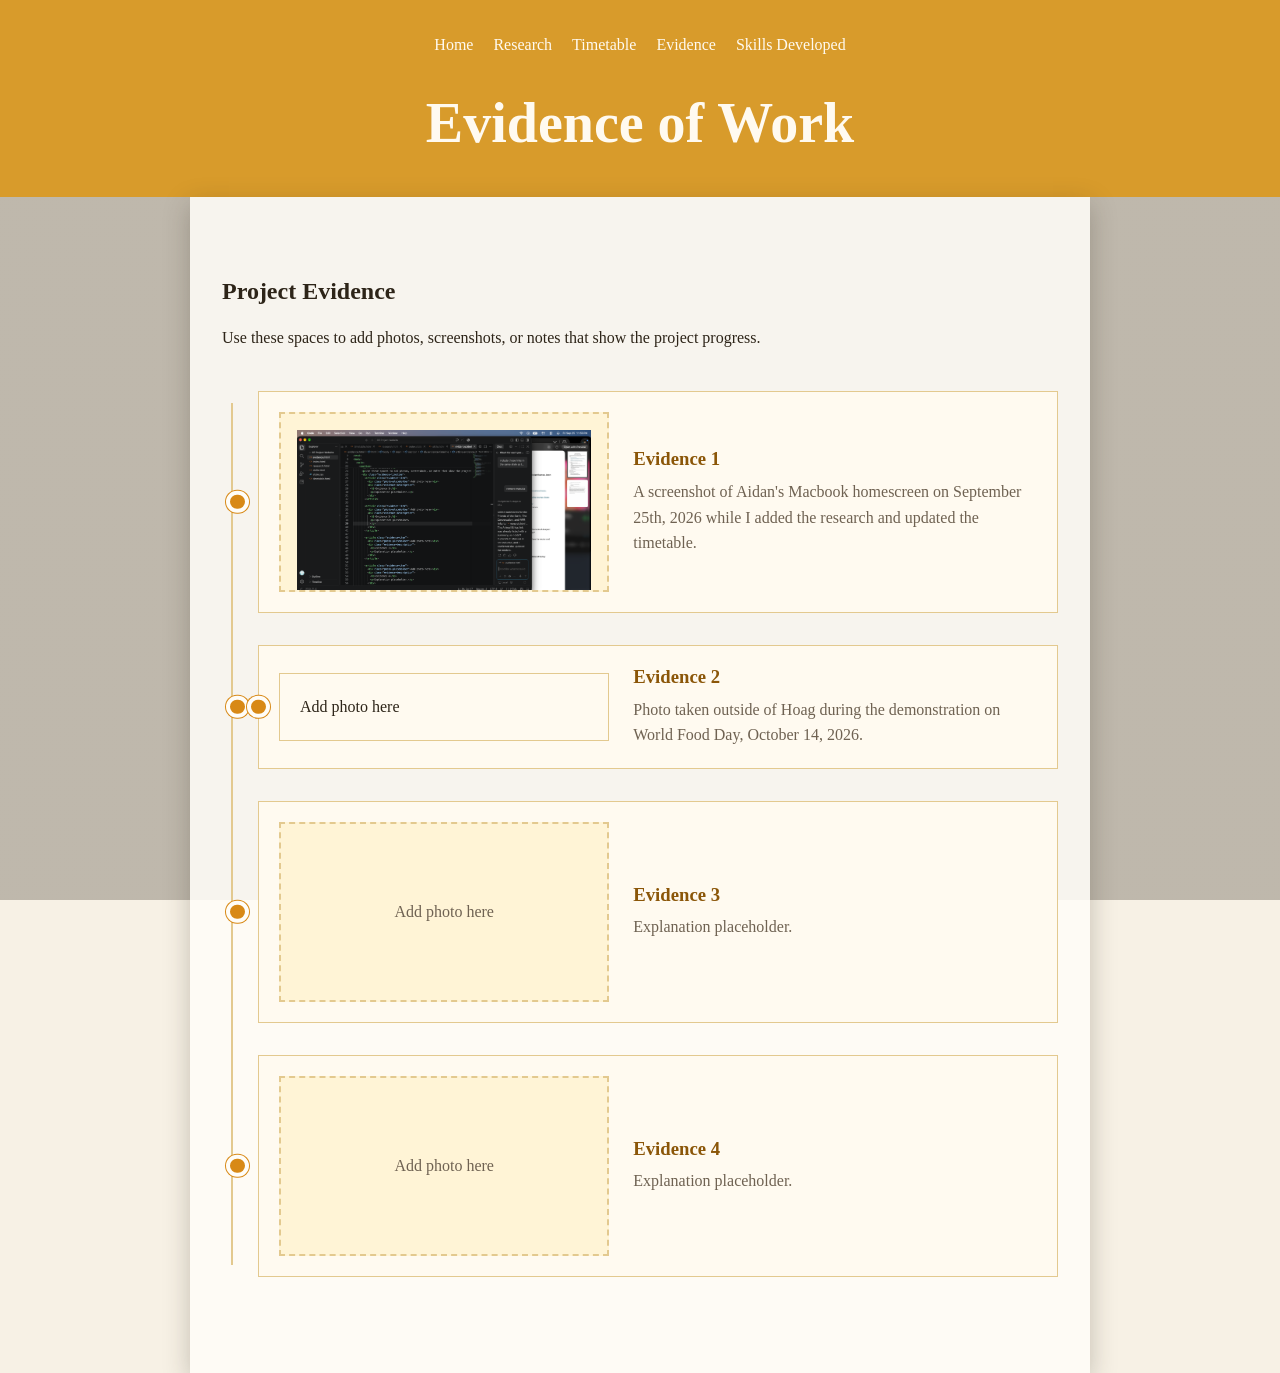
==== evidence.html @ 2ca33e18 "Revise evidence 2 details and fix image element Updated the description and image element for eviden" ====
<!DOCTYPE html>
<html>
<head>
  <meta charset="UTF-8">
  <meta name="viewport" content="width=device-width, initial-scale=1.0">
  <title>Evidence | Ethics of Honey</title>
  <link rel="stylesheet" href="style.css">
</head>
<body>
  <header>
    <nav>
      <a href="index.html">Home</a>
      <a href="research.html">Research</a>
      <a href="timetable.html">Timetable</a>
      <a href="evidence.html">Evidence</a>
      <a href="skills.html">Skills Developed</a>
    </nav>
    <h1>Evidence of Work</h1>
  </header>

  <main>
    <section>
      <h2>Project Evidence</h2>
      <p>Use these spaces to add photos, screenshots, or notes that show the project progress.</p>
      <div class="evidence-timeline">
        <article class="evidence-item">
          <div class="photo-placeholder">
            <img id="evidence-1-photo" src="images/evidence-1.jpg" alt="Aidan's MacBook homescreen while updating the project on September 25, 2026" hidden>
            <span id="evidence-1-fallback">Add photo here</span>
          </div>
          <div class="evidence-description">
            <h3>Evidence 1</h3>
            <p>A screenshot of Aidan's Macbook homescreen on September 25th, 2026 while I added the research and updated the timetable.</p>
          </div>
        </article>

        <article class="evidence-item">
          <div class="evidence-item"
          <div class="evidence-description">
            <img id="evidence-2-photo" src="images/evidence-2.jpeg" alt="First Public Demonstration outside of Hoag on October 14, 2026" hidden>
            <span id="evidence-2-fallback">Add photo here</span>
          </div>
          <div class="evidence-description">
            <h3>Evidence 2</h3>
            <p>Photo taken outside of Hoag during the demonstration on World Food Day, October 14, 2026. </p>
          </div>
        </article>

        <article class="evidence-item">
          <div class="photo-placeholder">Add photo here</div>
          <div class="evidence-description">
            <h3>Evidence 3</h3>
            <p>Explanation placeholder.</p>
          </div>
        </article>

        <article class="evidence-item">
          <div class="photo-placeholder">Add photo here</div>
          <div class="evidence-description">
            <h3>Evidence 4</h3>
            <p>Explanation placeholder.</p>
          </div>
        </article>
      </div>
    </section>
  </main>
  <script>
    const evidenceOnePhoto = document.querySelector("#evidence-1-photo");
    const evidenceOneFallback = document.querySelector("#evidence-1-fallback");
    const showEvidenceOnePhoto = () => {
      evidenceOnePhoto.hidden = false;
      evidenceOneFallback.hidden = true;
    };

    if (evidenceOnePhoto.complete && evidenceOnePhoto.naturalWidth > 0) {
      showEvidenceOnePhoto();
    } else {
      evidenceOnePhoto.addEventListener("load", showEvidenceOnePhoto, { once: true });
    }
  </script>
</body>
</html>
---- style.css ----
* {
  box-sizing: border-box;
}

:root {
  --ink: #2d2418;
  --muted: #6f6252;
  --accent: #d88916;
  --paper: #fffdf8;
  --line: #e3c98f;
}

body {
  margin: 0;
  color: var(--ink);
  background-color: #f7f1e5;
  background-image: linear-gradient(rgb(45 36 24 / 28%), rgb(45 36 24 / 28%)), url("https://images.unsplash.com/photo-1558642452-9d2a7deb7f62?auto=format&fit=crop&w=1800&q=85");
  background-attachment: fixed;
  background-position: center;
  background-size: cover;
  font-family: Georgia, "Times New Roman", serif;
  line-height: 1.6;
}

header {
  padding: 2rem 1.5rem 2.5rem;
  color: #fffaf0;
  text-align: center;
  background: #d89b2b;
}

nav {
  display: flex;
  flex-wrap: wrap;
  justify-content: center;
  gap: 0.5rem 1.25rem;
  margin-bottom: 2rem;
}

nav a {
  color: #fffaf0;
  text-decoration: none;
}

nav a:hover,
nav a:focus {
  color: #fff3bf;
}

h1,
h2,
h3 {
  line-height: 1.2;
}

h1 {
  margin: 0;
  font-size: clamp(2rem, 5vw, 3.5rem);
}

main {
  width: min(100% - 2rem, 900px);
  margin: 0 auto;
  padding: 3rem 0 4rem;
  background: rgb(255 253 248 / 88%);
  box-shadow: 0 8px 25px rgb(45 36 24 / 25%);
}

section {
  padding: 2rem;
}

section h2 {
  margin-top: 0;
}

.schedule-chart {
  width: 100%;
  border-collapse: collapse;
  background: var(--paper);
  font-size: 0.95rem;
  text-align: left;
}

.schedule-chart th,
.schedule-chart td {
  padding: 0.75rem;
  border: 1px solid var(--line);
  overflow-wrap: anywhere;
  vertical-align: top;
}

.schedule-chart th {
  color: #fffaf0;
  background: #8b5608;
  font-weight: 700;
}

.schedule-chart th:first-child,
.schedule-chart td:first-child {
  width: 19%;
}

.schedule-chart th:last-child,
.schedule-chart td:last-child {
  width: 17%;
}

.schedule-chart tbody tr:nth-child(even) {
  background: #fff7e5;
}

.skills-chart {
  width: 100%;
  border-collapse: collapse;
  background: var(--paper);
  font-size: 0.95rem;
  text-align: left;
}

.skills-chart th,
.skills-chart td {
  padding: 0.75rem;
  border: 1px solid var(--line);
  overflow-wrap: anywhere;
  vertical-align: top;
}

.skills-chart th {
  color: #fffaf0;
  background: #8b5608;
  font-weight: 700;
}

.skills-chart tbody tr:nth-child(even) {
  background: #fff7e5;
}

.empty-skills {
  color: var(--muted);
  font-style: italic;
}

.evidence-timeline {
  position: relative;
  display: grid;
  gap: 2rem;
  margin-top: 2.5rem;
  padding-left: 2.25rem;
}

.evidence-timeline::before {
  position: absolute;
  top: 0.75rem;
  bottom: 0.75rem;
  left: 0.55rem;
  width: 2px;
  content: "";
  background: var(--line);
}

.evidence-item {
  position: relative;
  display: grid;
  grid-template-columns: minmax(180px, 0.9fr) minmax(0, 1.1fr);
  gap: 1.5rem;
  align-items: center;
  padding: 1.25rem;
  background: #fffaf0;
  border: 1px solid var(--line);
}

.evidence-item::before {
  position: absolute;
  top: 50%;
  left: -2.05rem;
  width: 0.9rem;
  height: 0.9rem;
  content: "";
  background: var(--accent);
  border: 4px solid var(--paper);
  border-radius: 50%;
  box-shadow: 0 0 0 1px var(--accent);
  transform: translateY(-50%);
}

.photo-placeholder {
  display: grid;
  width: 100%;
  height: 180px;
  max-height: 180px;
  place-items: center;
  padding: 1rem;
  color: var(--muted);
  text-align: center;
  background: #fff4d6;
  border: 2px dashed var(--line);
  overflow: hidden;
}

.photo-placeholder img {
  width: 100%;
  height: 100%;
  object-fit: cover;
}

.evidence-description h3 {
  margin: 0 0 0.5rem;
  color: #8b5608;
}

.evidence-description p {
  margin: 0;
  color: var(--muted);
}

@media (max-width: 600px) {
  main {
    width: min(100% - 1rem, 900px);
    padding-top: 1.5rem;
  }

  section {
    padding: 1.25rem;
  }

  .evidence-item {
    grid-template-columns: 1fr;
    gap: 1rem;
  }

}
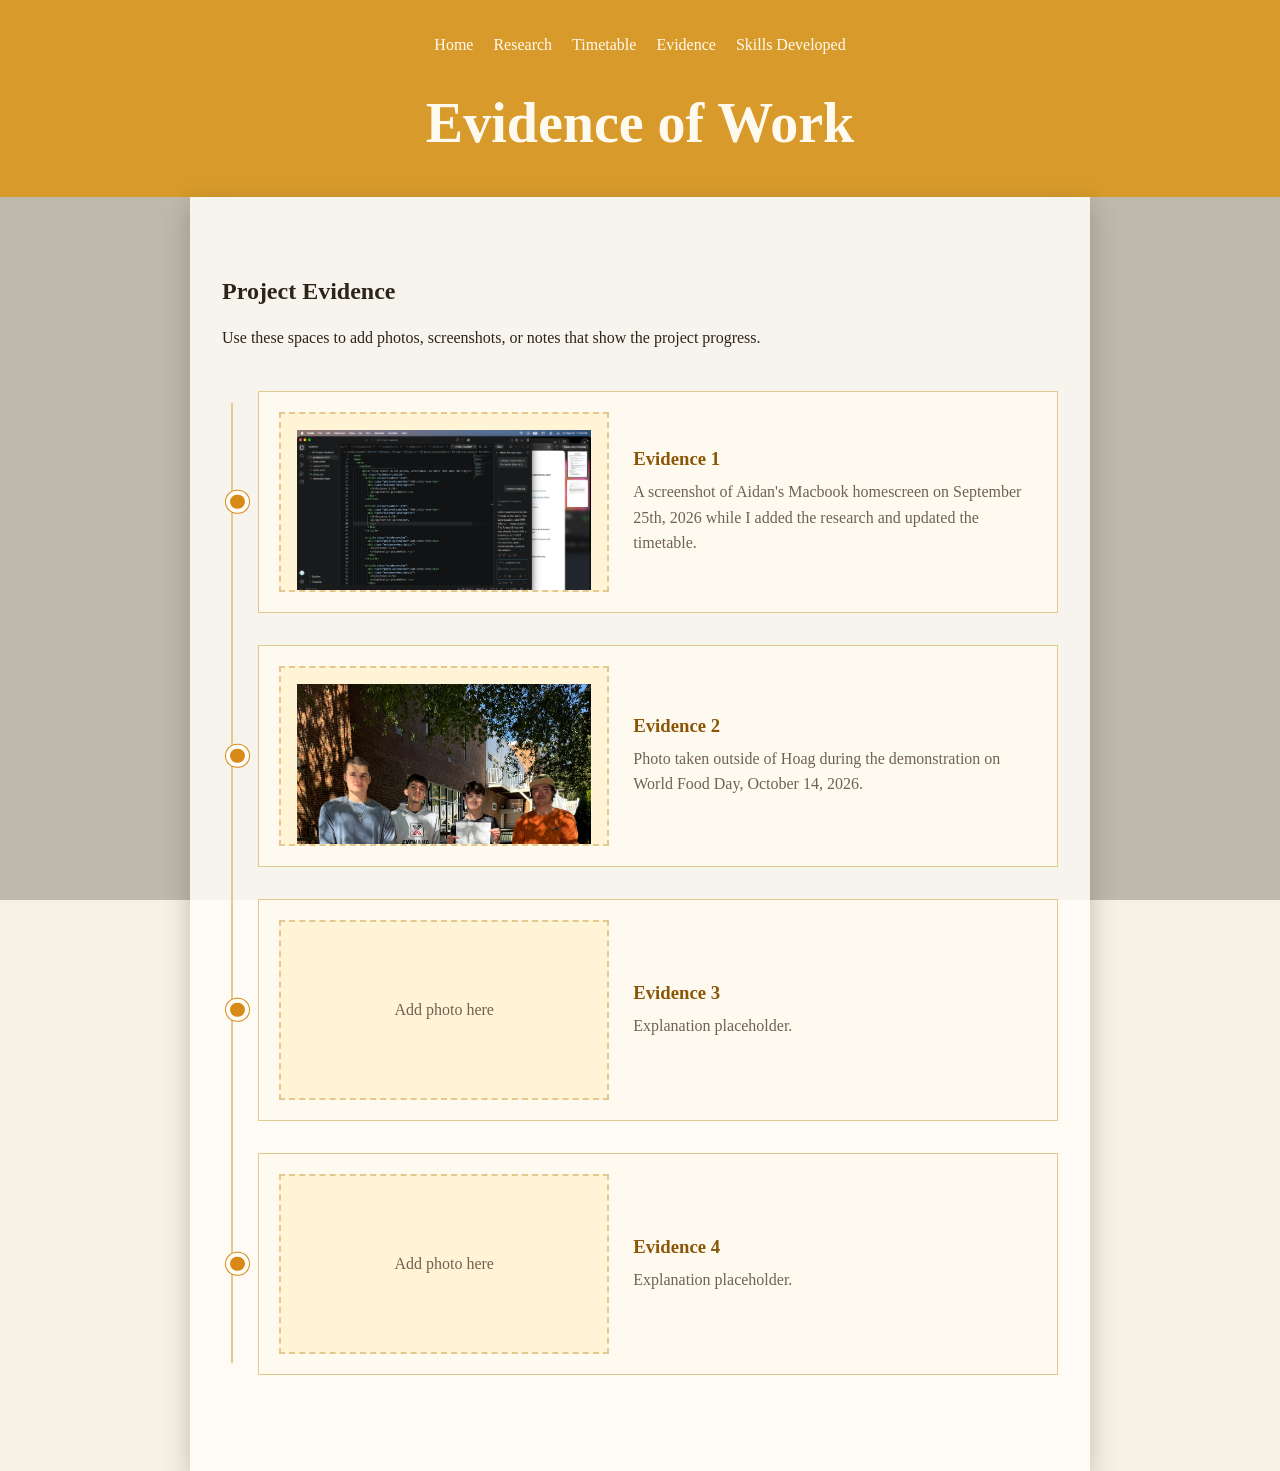
==== commit 24a8680c: "Fix second evidence image display" ====
--- a/evidence.html
+++ b/evidence.html
@@ -35,14 +35,13 @@
         </article>
 
         <article class="evidence-item">
-          <div class="evidence-item"
-          <div class="evidence-description">
+          <div class="photo-placeholder">
             <img id="evidence-2-photo" src="images/evidence-2.jpeg" alt="First Public Demonstration outside of Hoag on October 14, 2026" hidden>
             <span id="evidence-2-fallback">Add photo here</span>
           </div>
           <div class="evidence-description">
             <h3>Evidence 2</h3>
-            <p>Photo taken outside of Hoag during the demonstration on World Food Day, October 14, 2026. </p>
+            <p>Photo taken outside of Hoag during the demonstration on World Food Day, October 14, 2026.</p>
           </div>
         </article>
 
@@ -65,18 +64,19 @@
     </section>
   </main>
   <script>
-    const evidenceOnePhoto = document.querySelector("#evidence-1-photo");
-    const evidenceOneFallback = document.querySelector("#evidence-1-fallback");
-    const showEvidenceOnePhoto = () => {
-      evidenceOnePhoto.hidden = false;
-      evidenceOneFallback.hidden = true;
-    };
+    document.querySelectorAll(".photo-placeholder img").forEach((photo) => {
+      const fallback = document.querySelector(`#${photo.id.replace("-photo", "-fallback")}`);
+      const showPhoto = () => {
+        photo.hidden = false;
+        fallback.hidden = true;
+      };
 
-    if (evidenceOnePhoto.complete && evidenceOnePhoto.naturalWidth > 0) {
-      showEvidenceOnePhoto();
-    } else {
-      evidenceOnePhoto.addEventListener("load", showEvidenceOnePhoto, { once: true });
-    }
+      if (photo.complete && photo.naturalWidth > 0) {
+        showPhoto();
+      } else {
+        photo.addEventListener("load", showPhoto, { once: true });
+      }
+    });
   </script>
 </body>
 </html>
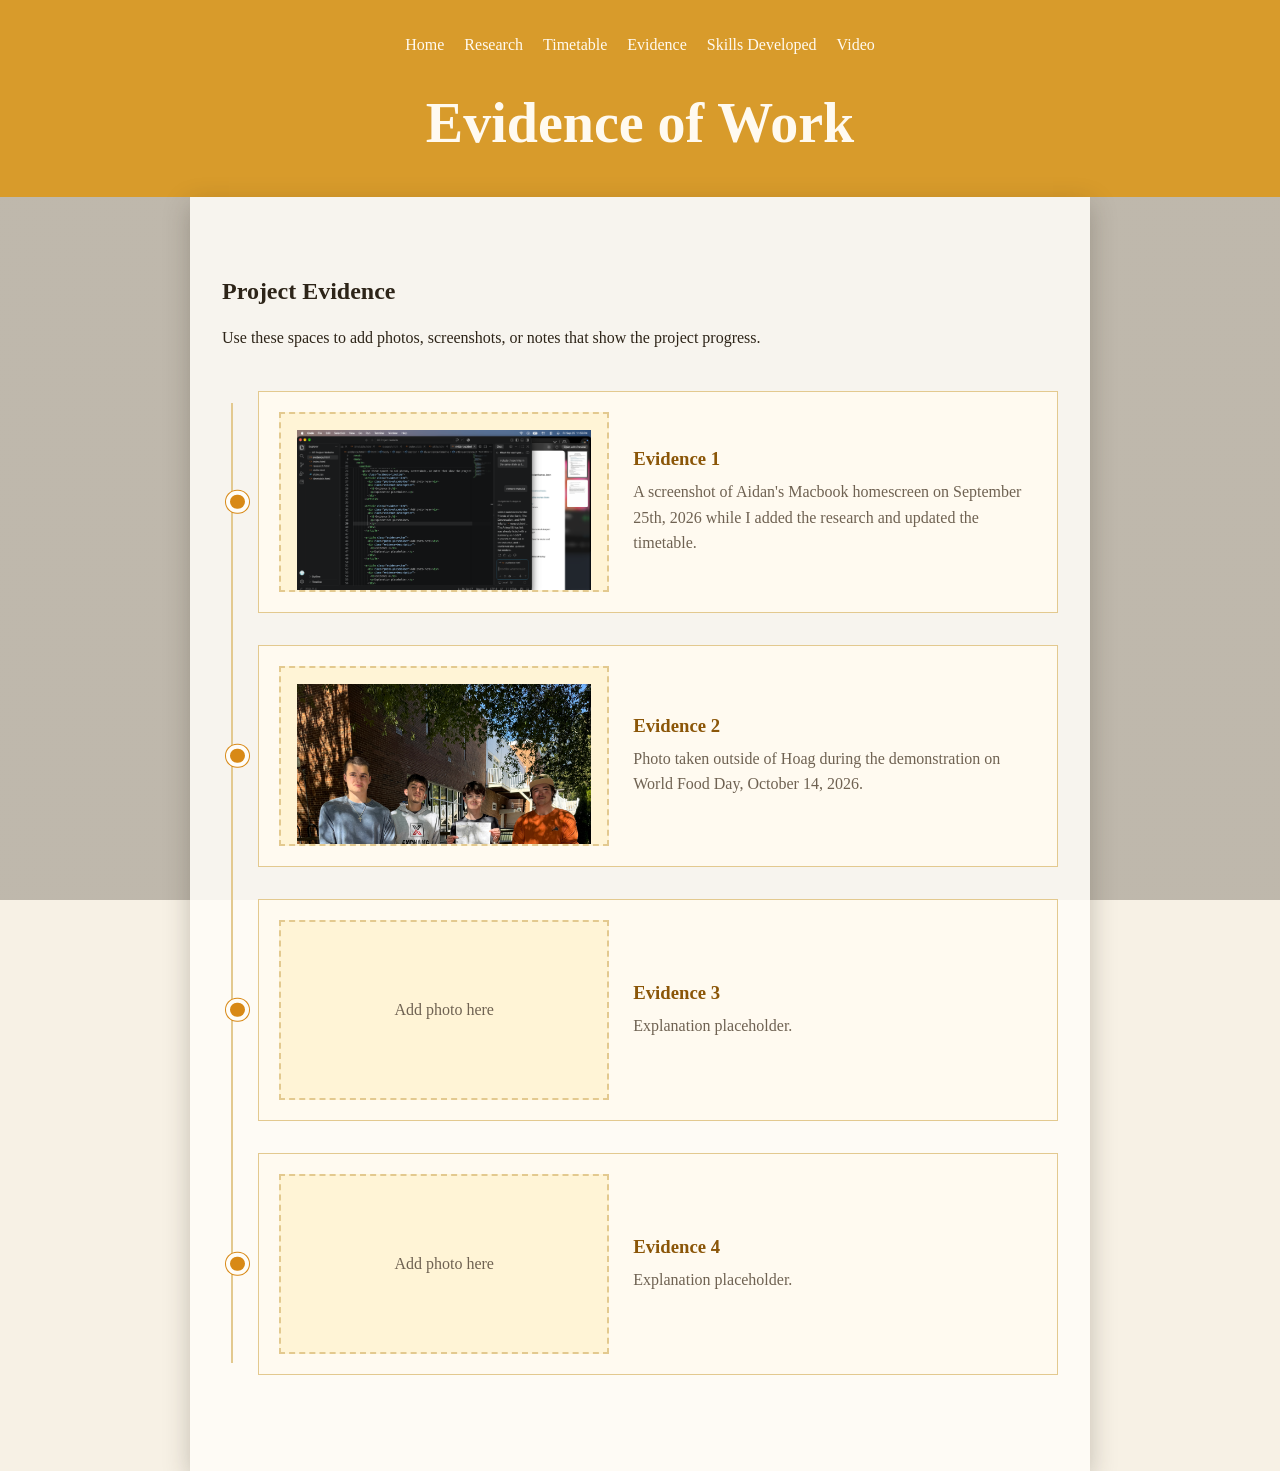
==== commit 15825131: "Add link to Video in navigation" ====
--- a/evidence.html
+++ b/evidence.html
@@ -14,6 +14,7 @@
       <a href="timetable.html">Timetable</a>
       <a href="evidence.html">Evidence</a>
       <a href="skills.html">Skills Developed</a>
+      <a href="video.html">Video</a>
     </nav>
     <h1>Evidence of Work</h1>
   </header>
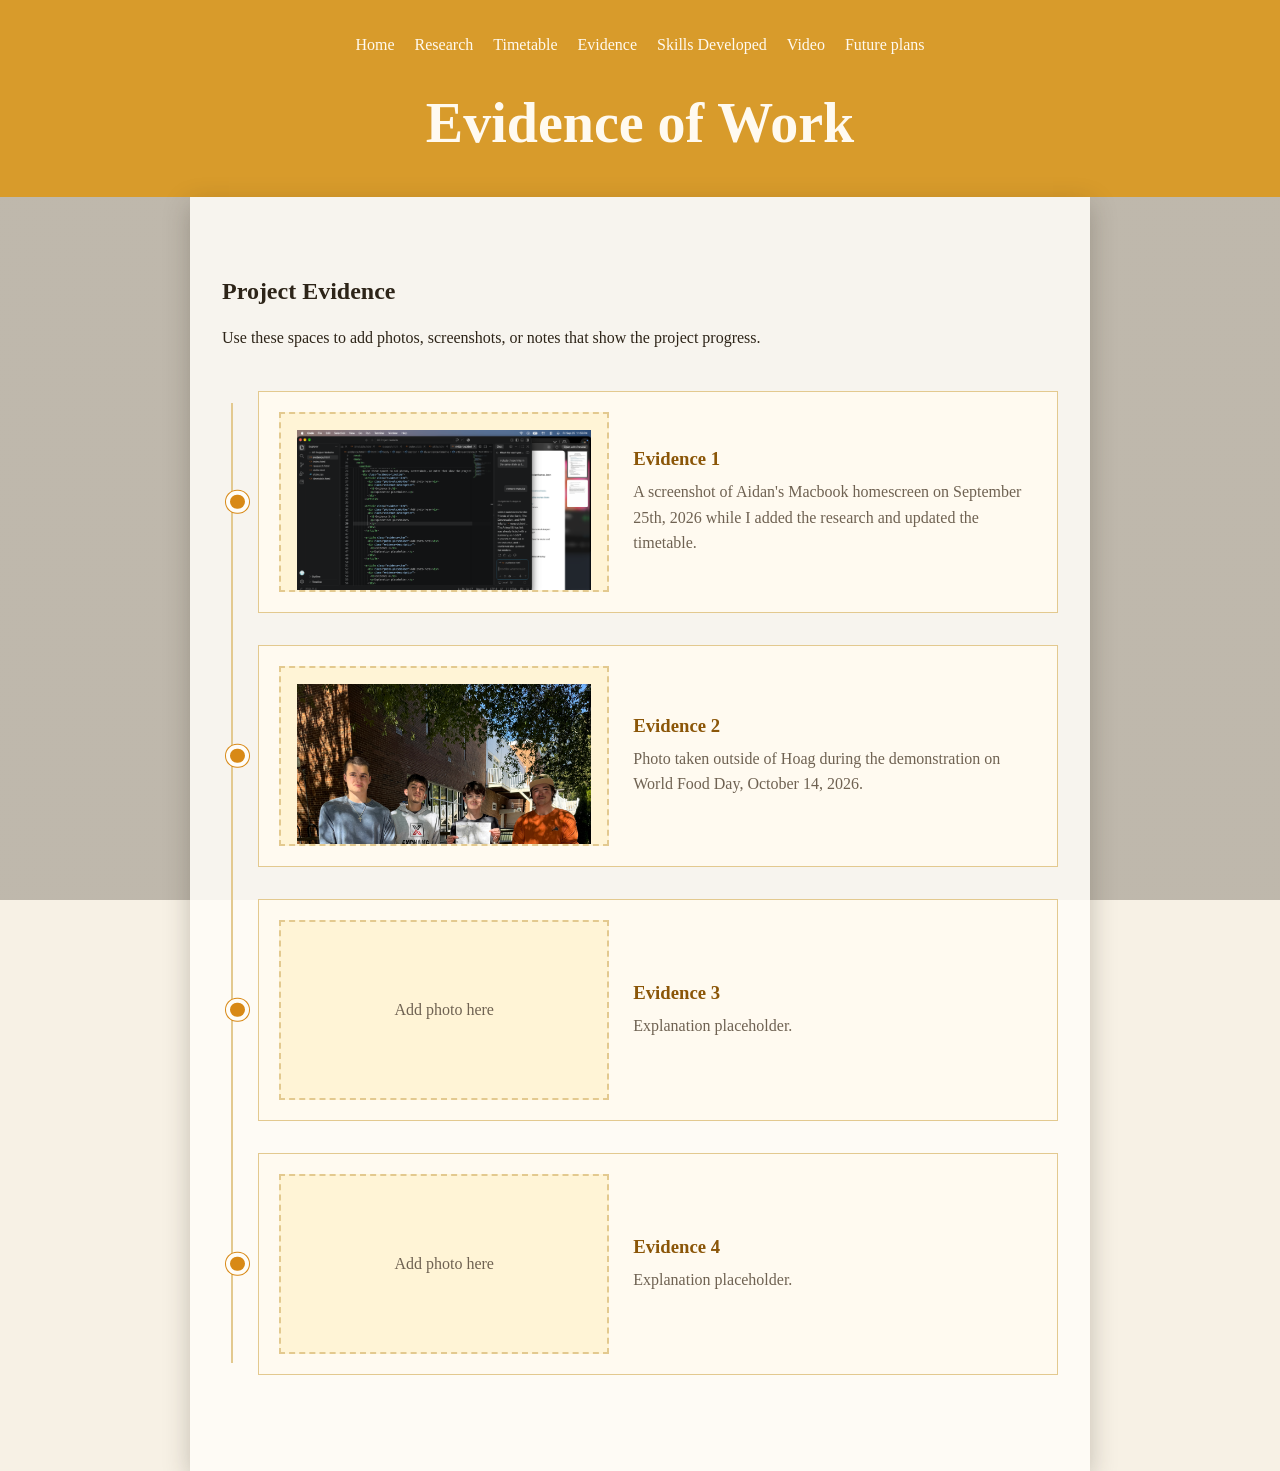
==== commit 5de5f577: "Add link to Future plans in navigation" ====
--- a/evidence.html
+++ b/evidence.html
@@ -15,6 +15,7 @@
       <a href="evidence.html">Evidence</a>
       <a href="skills.html">Skills Developed</a>
       <a href="video.html">Video</a>
+       <a href="Future.html">Future plans</a>
     </nav>
     <h1>Evidence of Work</h1>
   </header>
--- a/style.css
+++ b/style.css
@@ -72,6 +72,19 @@
 
 section h2 {
   margin-top: 0;
+}
+
+.video-player {
+  width: 100%;
+  max-width: 960px;
+  margin: 0 auto;
+  aspect-ratio: 16 / 9;
+}
+
+.video-player iframe {
+  width: 100%;
+  height: 100%;
+  border: 0;
 }
 
 .schedule-chart {
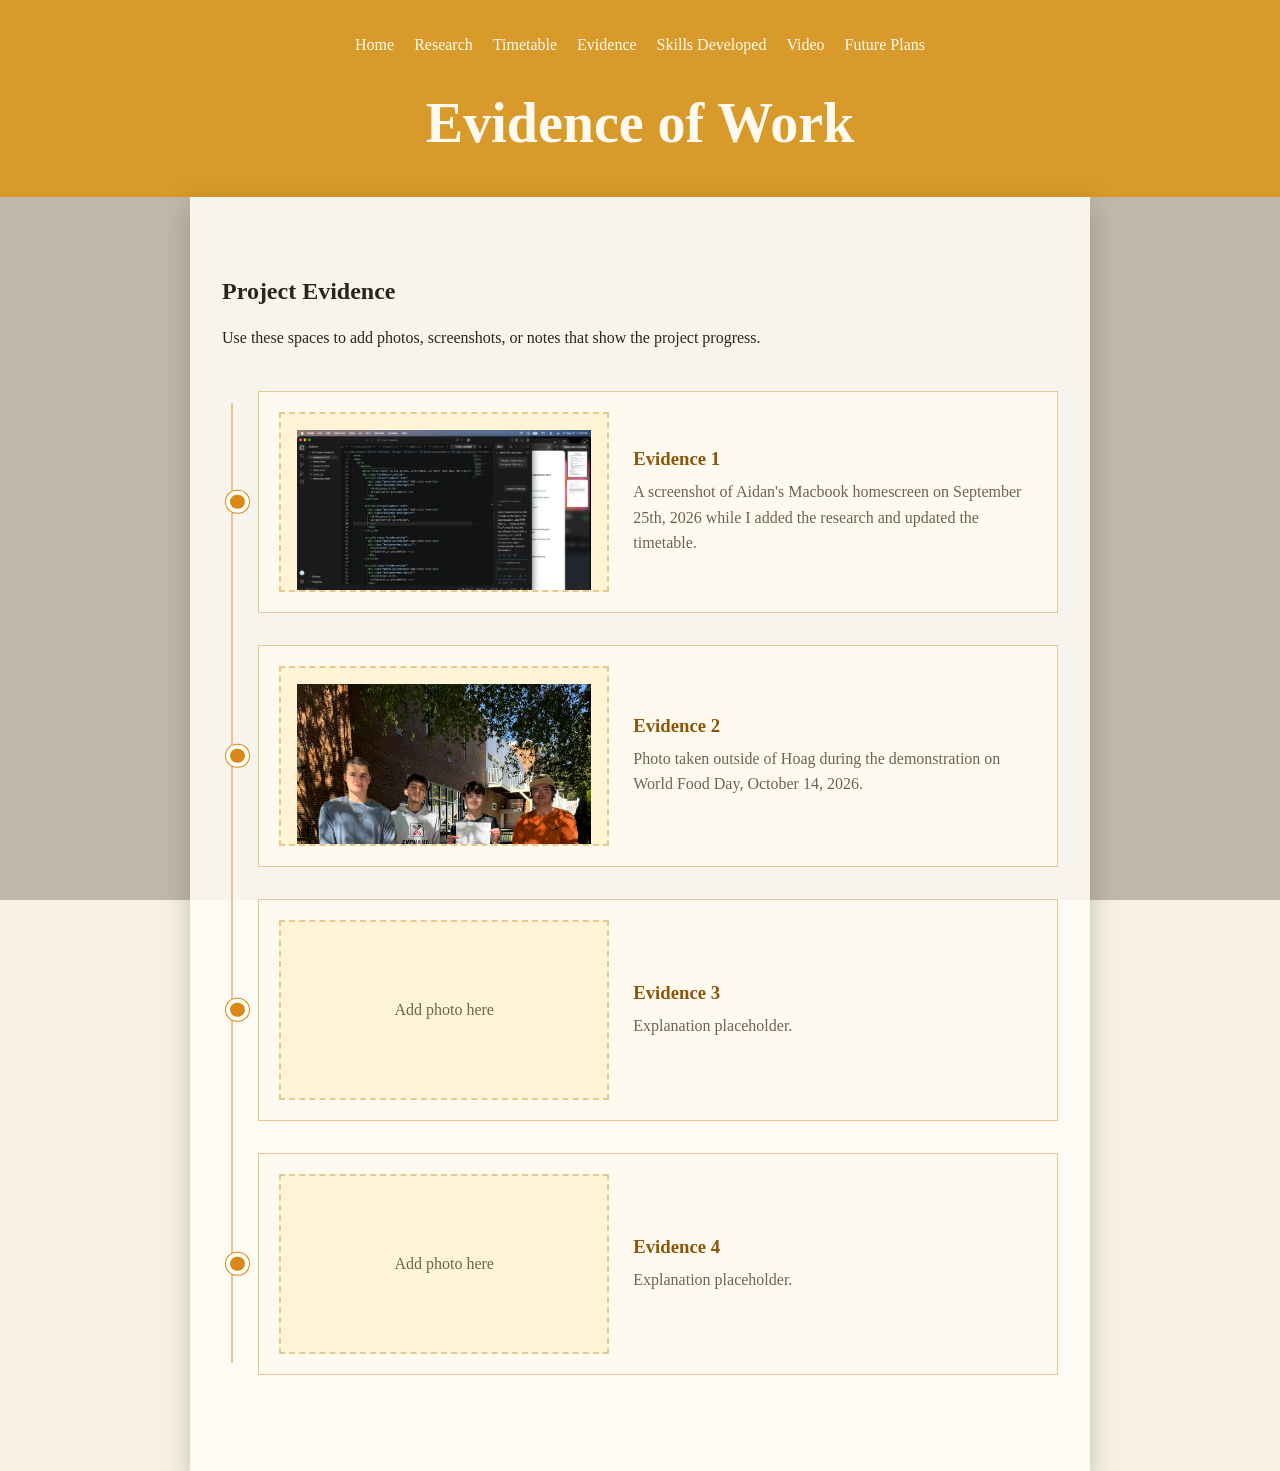
==== commit 7c4e0b4f: "Correct capitalization of 'Future plans' link" ====
--- a/evidence.html
+++ b/evidence.html
@@ -15,7 +15,7 @@
       <a href="evidence.html">Evidence</a>
       <a href="skills.html">Skills Developed</a>
       <a href="video.html">Video</a>
-       <a href="Future.html">Future plans</a>
+       <a href="Future.html">Future Plans</a>
     </nav>
     <h1>Evidence of Work</h1>
   </header>
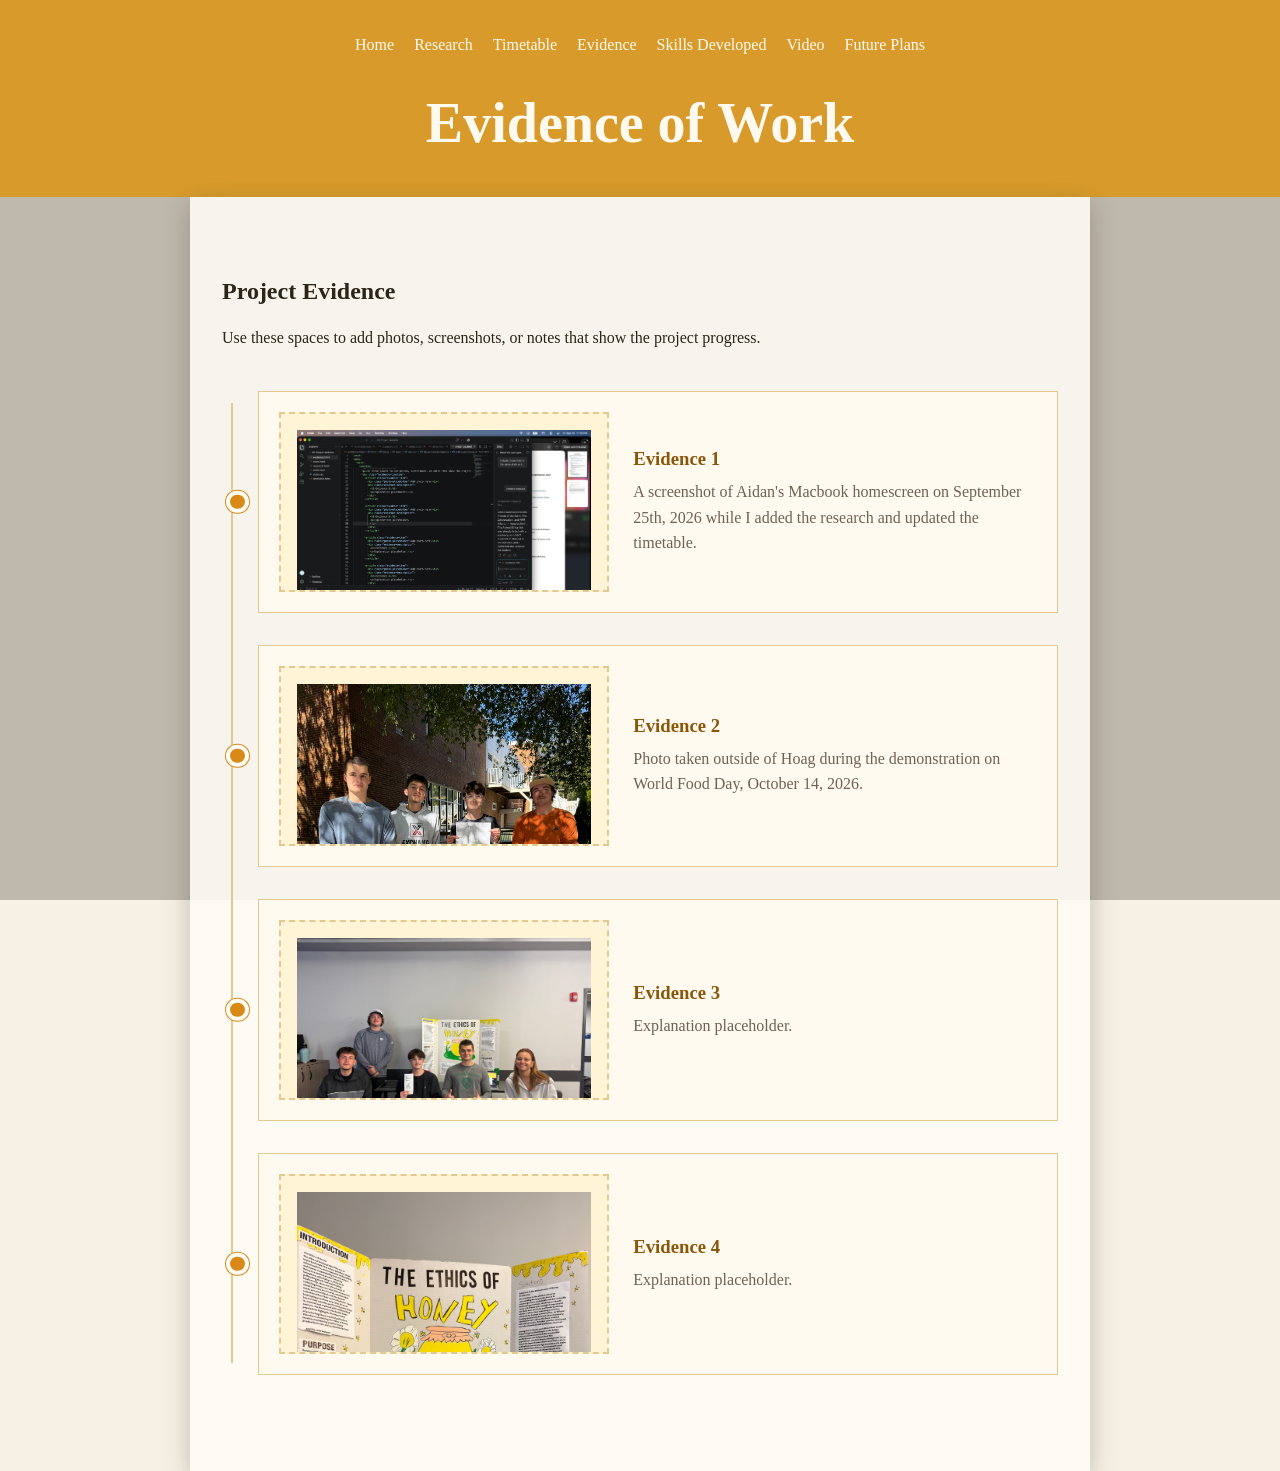
==== commit f02a58c6: "Add Evidence 3 and Evidence 4 photos" ====
--- a/evidence.html
+++ b/evidence.html
@@ -48,7 +48,10 @@
         </article>
 
         <article class="evidence-item">
-          <div class="photo-placeholder">Add photo here</div>
+          <div class="photo-placeholder">
+            <img id="evidence-3-photo" src="images/evidence-3.JPG" alt="Project evidence 3" hidden>
+            <span id="evidence-3-fallback">Add photo here</span>
+          </div>
           <div class="evidence-description">
             <h3>Evidence 3</h3>
             <p>Explanation placeholder.</p>
@@ -56,7 +59,10 @@
         </article>
 
         <article class="evidence-item">
-          <div class="photo-placeholder">Add photo here</div>
+          <div class="photo-placeholder">
+            <img id="evidence-4-photo" src="images/evidence-4.jpeg" alt="Project evidence 4" hidden>
+            <span id="evidence-4-fallback">Add photo here</span>
+          </div>
           <div class="evidence-description">
             <h3>Evidence 4</h3>
             <p>Explanation placeholder.</p>
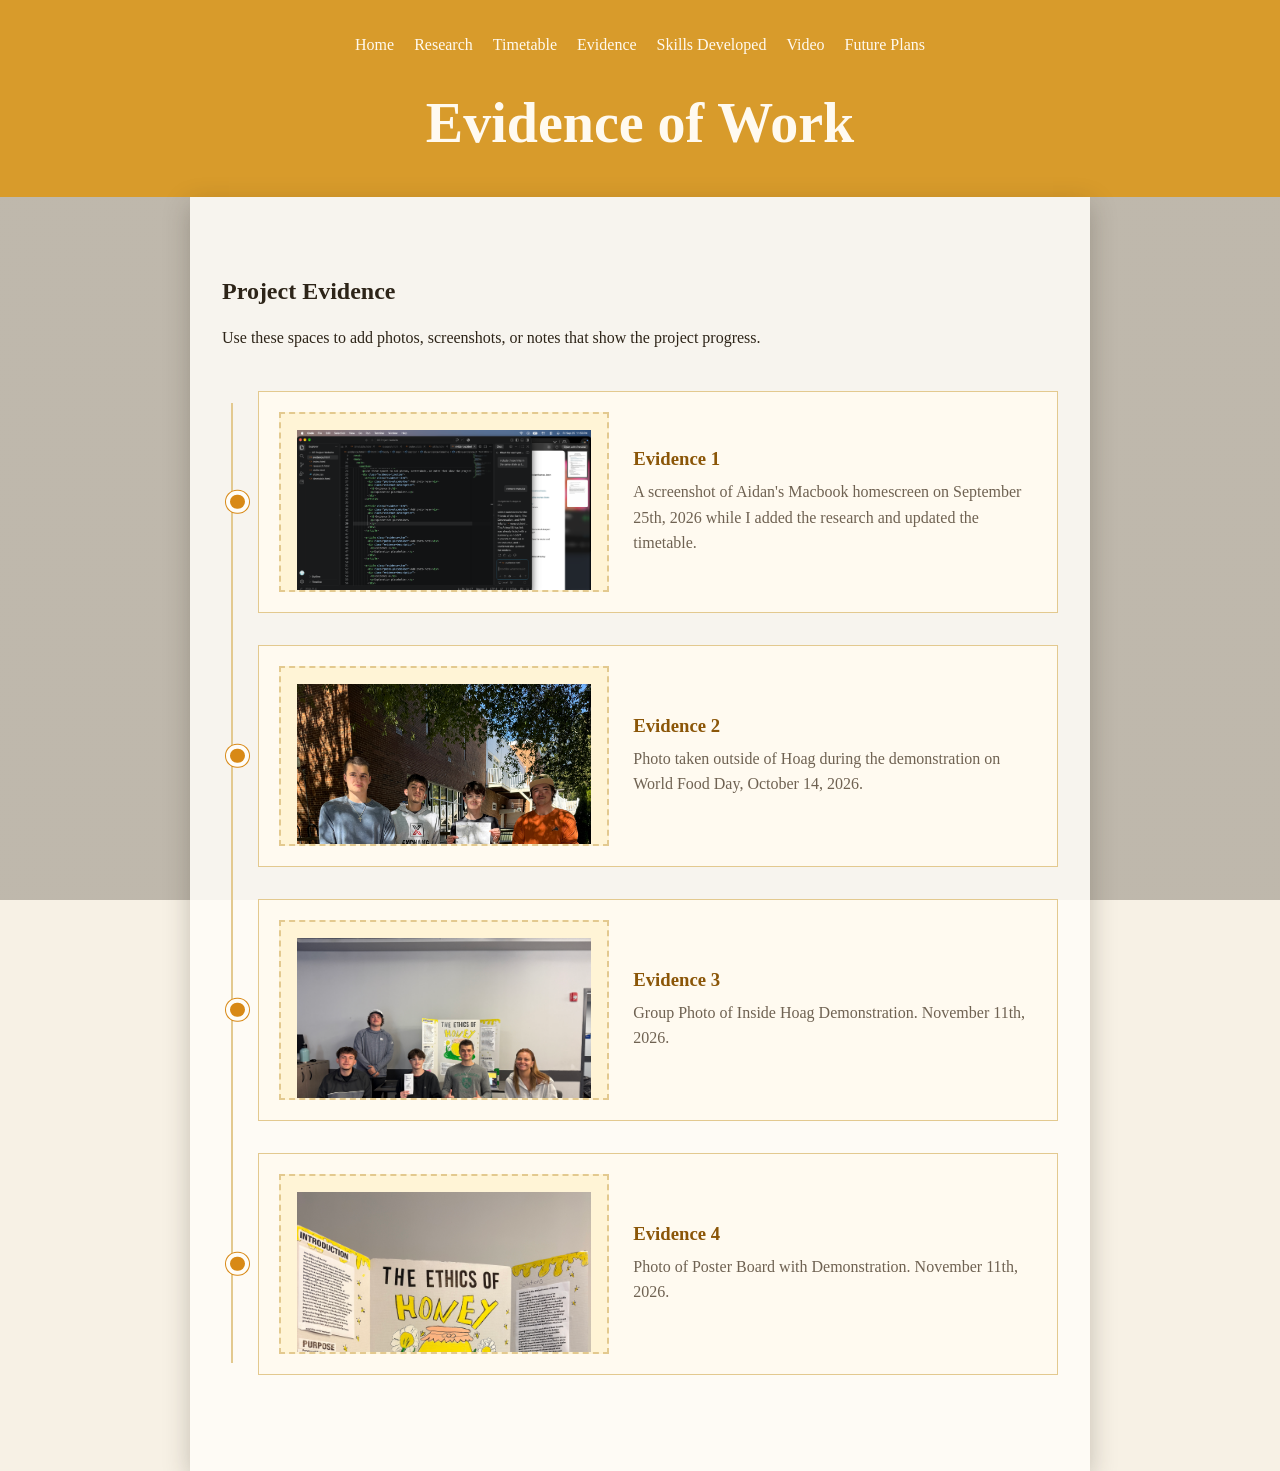
==== commit 41275b20: "Update evidence descriptions with specific details" ====
--- a/evidence.html
+++ b/evidence.html
@@ -54,7 +54,7 @@
           </div>
           <div class="evidence-description">
             <h3>Evidence 3</h3>
-            <p>Explanation placeholder.</p>
+            <p>Group Photo of Inside Hoag Demonstration. November 11th, 2026.</p>
           </div>
         </article>
 
@@ -65,7 +65,7 @@
           </div>
           <div class="evidence-description">
             <h3>Evidence 4</h3>
-            <p>Explanation placeholder.</p>
+            <p>Photo of Poster Board with Demonstration. November 11th, 2026.</p>
           </div>
         </article>
       </div>
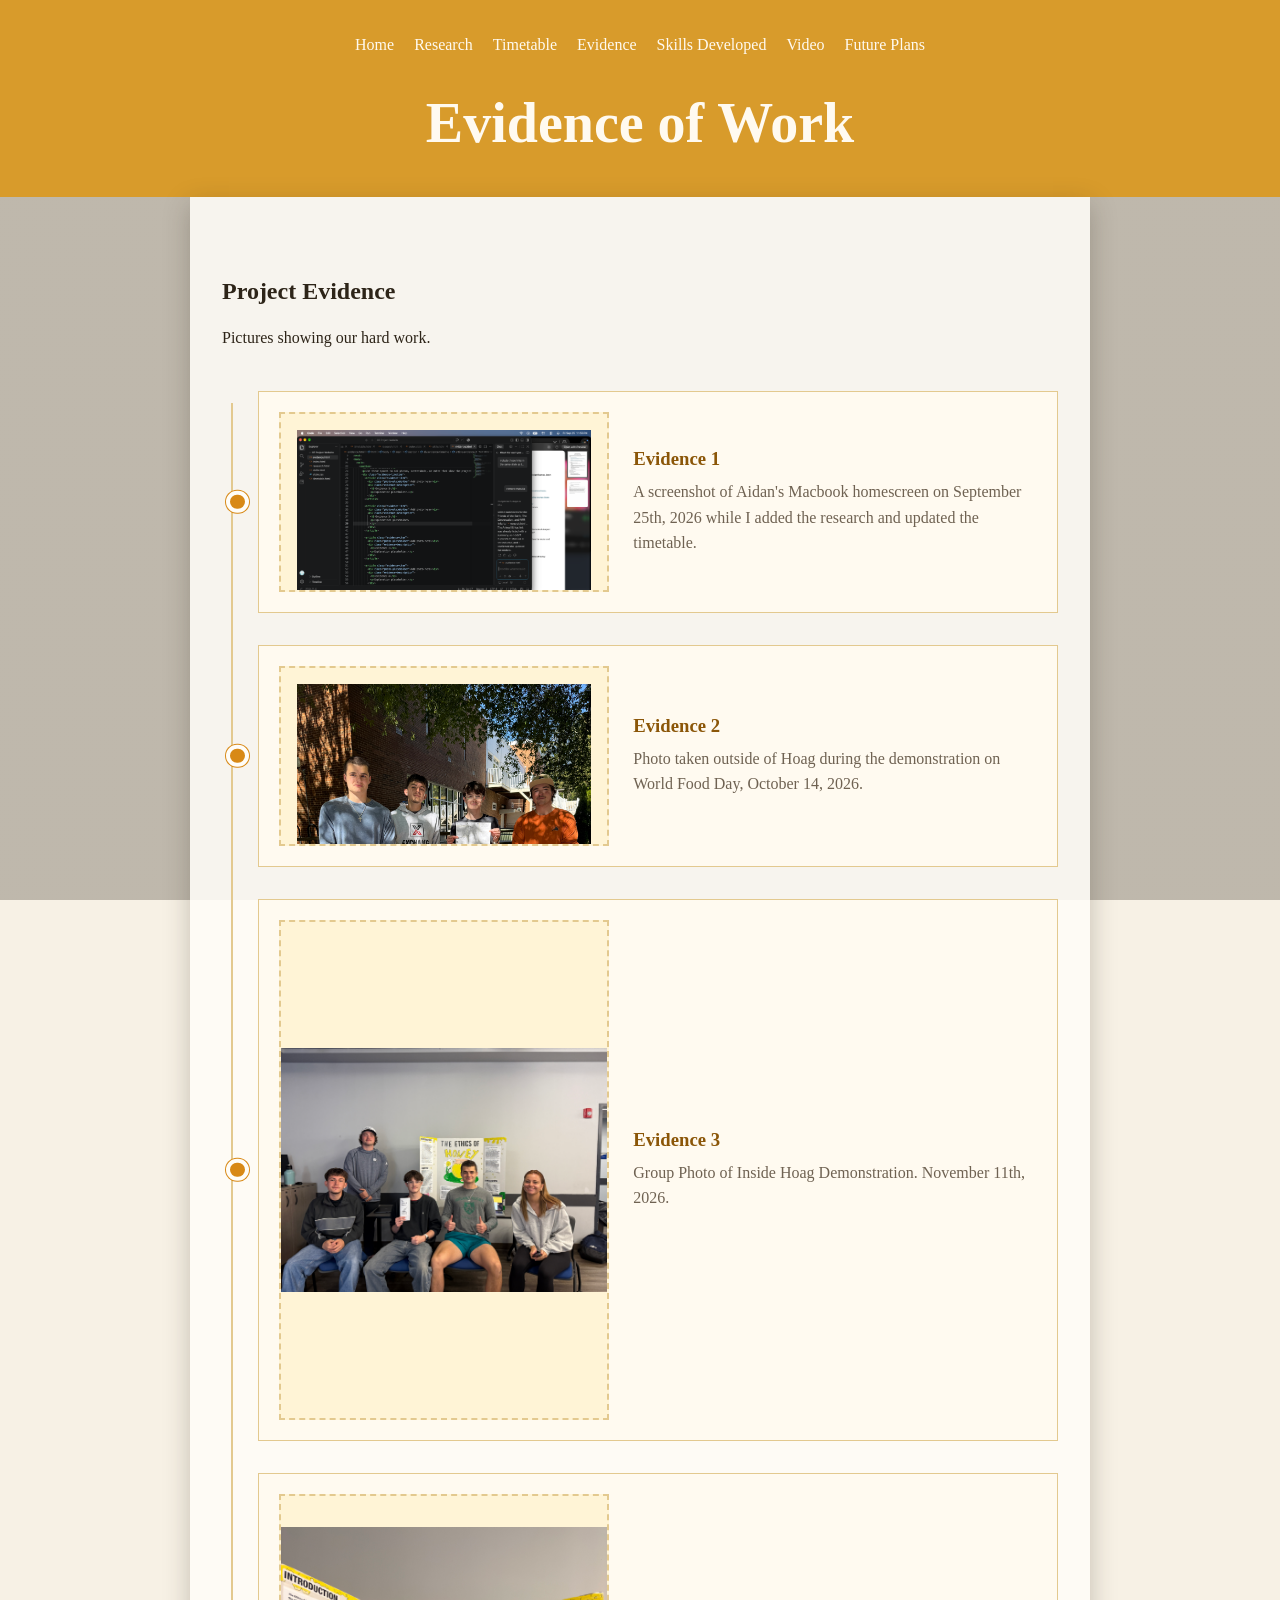
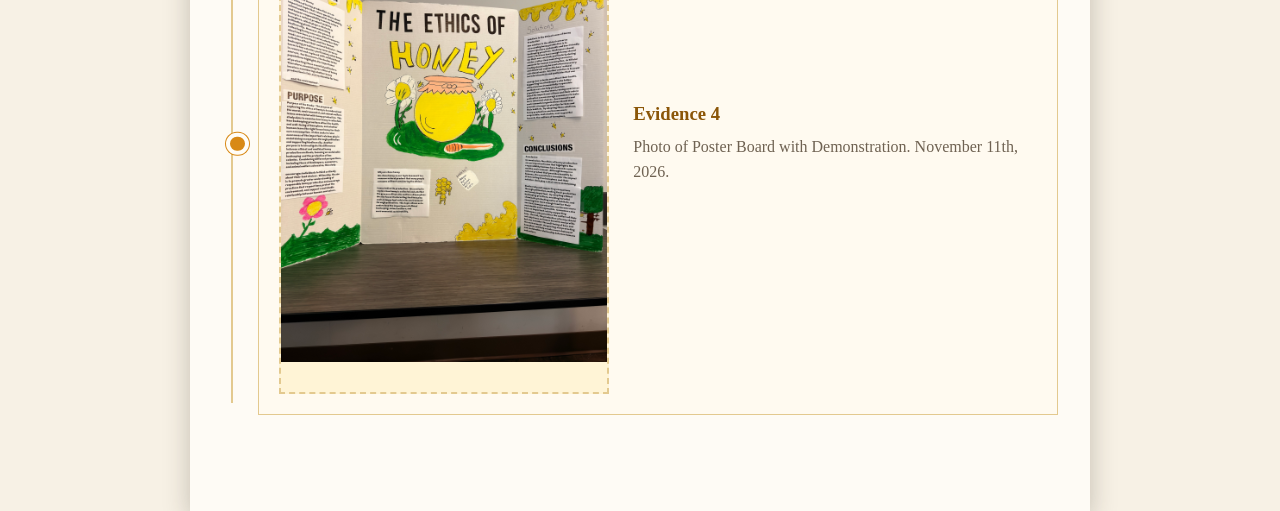
==== commit 50457aeb: "Update project evidence description in HTML" ====
--- a/evidence.html
+++ b/evidence.html
@@ -23,7 +23,7 @@
   <main>
     <section>
       <h2>Project Evidence</h2>
-      <p>Use these spaces to add photos, screenshots, or notes that show the project progress.</p>
+      <p>Pictures showing our hard work.</p>
       <div class="evidence-timeline">
         <article class="evidence-item">
           <div class="photo-placeholder">
--- a/style.css
+++ b/style.css
@@ -217,6 +217,18 @@
   object-fit: cover;
 }
 
+.evidence-item:nth-child(3) .photo-placeholder,
+.evidence-item:nth-child(4) .photo-placeholder {
+  height: clamp(280px, 55vw, 500px);
+  max-height: 500px;
+  padding: 0;
+}
+
+.evidence-item:nth-child(3) .photo-placeholder img,
+.evidence-item:nth-child(4) .photo-placeholder img {
+  object-fit: contain;
+}
+
 .evidence-description h3 {
   margin: 0 0 0.5rem;
   color: #8b5608;
